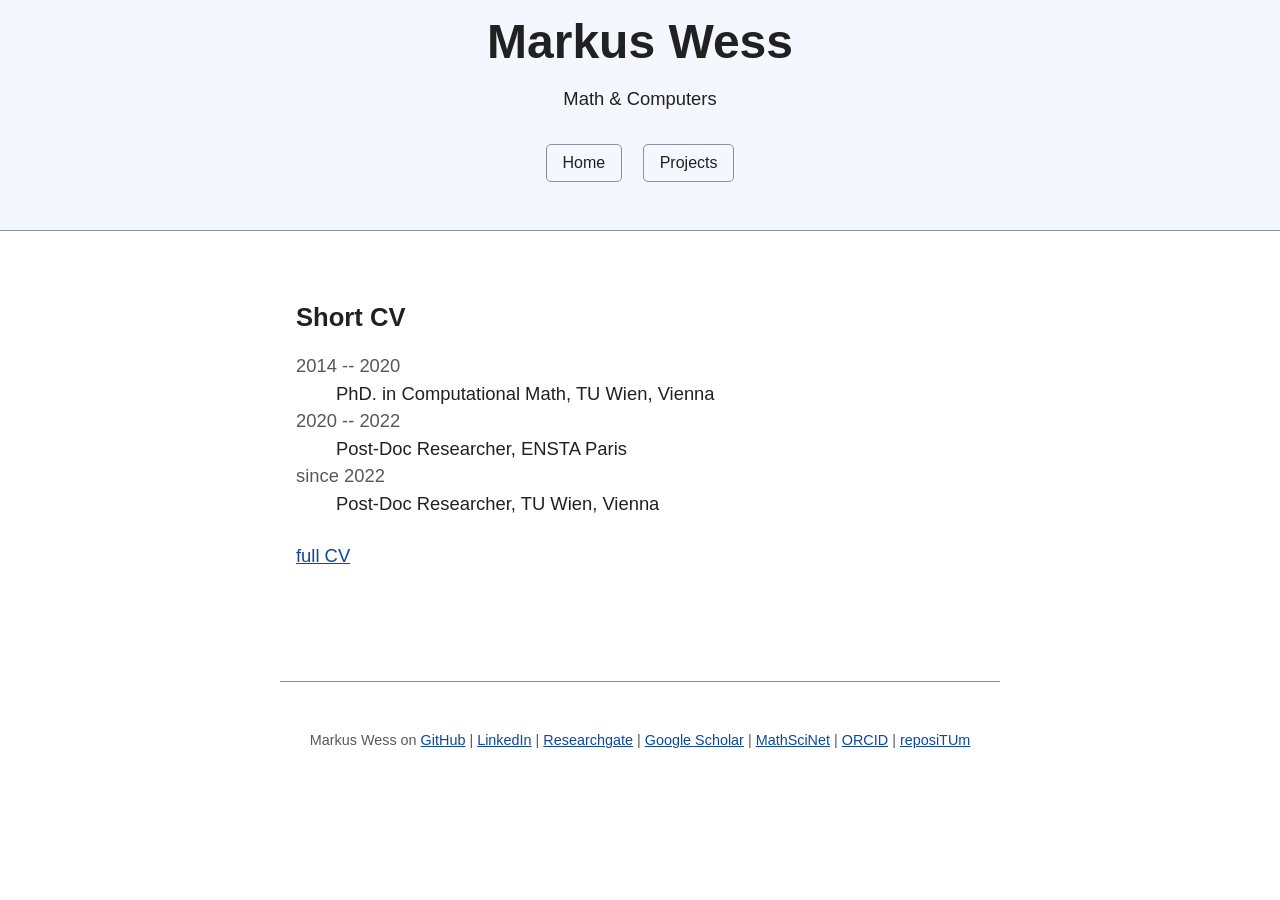
==== index.html @ 276c4cb0 "minor" ====
<!DOCTYPE html>
<html lang="en">
<head>
    <meta charset="UTF-8">
    <meta name="viewport" content="width=device-width, initial-scale=1.0">
    <link rel="stylesheet" href="css/simple.css">
    <link rel="stylesheet" href="css/custom.css">
    <title>Markus Wess</title>
</head>
<body>
  <header>
    <h1>Markus Wess</h1>
    <p>Math & Computers</p>
    <nav>
        <a href="index.html">Home</a>
        <a href="projects.html">Projects</a>
    </nav>
  </header>

  <main>

    <section>
      <h2>Short CV</h2>
      <dl>
        <dt>2014 -- 2020</dt><dd>PhD. in Computational Math, TU Wien, Vienna</dd>
        <dt>2020 -- 2022</dt><dd>Post-Doc Researcher, ENSTA Paris</dd>
        <dt>since 2022</dt><dd>Post-Doc Researcher, TU Wien, Vienna</dd>
      </dl>
      <p><a href="files/cv.pdf">full CV</a></p>
    </section>
  </main>

  <footer>
    <div class="toplinks">Markus Wess on   
      <a href="https://github.com/markuswess">GitHub</a> | 
      <a href="https://linkedin.com/in/markus-wess">LinkedIn</a> |
      <a href="https://www.researchgate.net/profile/Markus-Wess">Researchgate</a> |
      <a href="https://github.com/markuswess">Google Scholar</a> |
      <a href="https://mathscinet.ams.org/mathscinet/author?authorId=1273382">MathSciNet</a> |
      <a href="https://orcid.org/0000-0001-6323-0821">ORCID</a> |
      <a href="https://repositum.tuwien.at/rest/person/publications_html/tiss_id/59436">reposiTUm</a>
    </div>
  </footer>
</body>
</html>
---- css/simple.css ----
/* Global variables. */
:root {
  /* Set sans-serif & mono fonts */
  --sans-font: -apple-system, BlinkMacSystemFont, "Avenir Next", Avenir,
    "Nimbus Sans L", Roboto, "Noto Sans", "Segoe UI", Arial, Helvetica,
    "Helvetica Neue", sans-serif;
  --serif-font: ui-serif, Georgia, Cambria, "Times New Roman", Times, serif;
  --mono-font: Consolas, Menlo, Monaco, "Andale Mono", "Ubuntu Mono", monospace;
  --standard-border-radius: 5px;
  --border-width: 1px;

  /* Default (light) theme */
  --bg: #fff;
  --accent-bg: #f5f7ff;
  --text: #212121;
  --text-light: #585858;
  --border: #898EA4;
  --accent: #0d47a1;
  --accent-hover: #1266e2;
  --accent-text: var(--bg);
  --code: #d81b60;
  --preformatted: #444;
  --marked: #ffdd33;
  --disabled: #efefef;
}

/* Dark theme */
@media (prefers-color-scheme: dark) {
  :root {
    color-scheme: dark;
    --bg: #212121;
    --accent-bg: #2b2b2b;
    --text: #dcdcdc;
    --text-light: #ababab;
    --accent: #ffb300;
    --accent-hover: #ffe099;
    --accent-text: var(--bg);
    --code: #f06292;
    --preformatted: #ccc;
    --disabled: #111;
  }
  /* Add a bit of transparency so light media isn't so glaring in dark mode */
  img,
  video {
    opacity: 0.8;
  }
}

/* Reset box-sizing */
*, *::before, *::after {
  box-sizing: border-box;
}

/* Reset default appearance */
textarea,
select,
input,
progress {
  appearance: none;
  -webkit-appearance: none;
  -moz-appearance: none;
}

html {
  /* Set the font globally */
  font-family: var(--sans-font);
  scroll-behavior: smooth;
}

/* Make the body a nice central block */
body {
  color: var(--text);
  background-color: var(--bg);
  font-size: 1.15rem;
  line-height: 1.5;
  display: grid;
  grid-template-columns: 1fr min(45rem, 90%) 1fr;
  margin: 0;
}
body > * {
  grid-column: 2;
}

/* Make the header bg full width, but the content inline with body */
body > header {
  background-color: var(--accent-bg);
  border-bottom: var(--border-width) solid var(--border);
  text-align: center;
  padding: 0 0.5rem 2rem 0.5rem;
  grid-column: 1 / -1;
}

body > header > *:only-child {
  margin-block-start: 2rem;
}

body > header h1 {
  max-width: 1200px;
  margin: 1rem auto;
}

body > header p {
  max-width: 40rem;
  margin: 1rem auto;
}

/* Add a little padding to ensure spacing is correct between content and header nav */
main {
  padding-top: 1.5rem;
}

body > footer {
  margin-top: 4rem;
  padding: 2rem 1rem 1.5rem 1rem;
  color: var(--text-light);
  font-size: 0.9rem;
  text-align: center;
  border-top: var(--border-width) solid var(--border);
}

/* Format headers */
h1 {
  font-size: 3rem;
}

h2 {
  font-size: 1.6rem;
  margin-top: 3rem;
}

h3 {
  font-size: 1.4rem;
  margin-top: 3rem;
}

h4 {
  font-size: 1.2rem;
}

h5 {
  font-size: 1.1rem;
}

h6 {
  font-size: 0.96rem;
}

p {
  margin: 1.5rem 0;
}

/* Prevent long strings from overflowing container */
p, h1, h2, h3, h4, h5, h6 {
  overflow-wrap: break-word;
}

/* Fix line height when title wraps */
h1,
h2,
h3 {
  line-height: 1.1;
}

/* Reduce header size on mobile */
@media only screen and (max-width: 720px) {
  h1 {
    font-size: 2.5rem;
  }

  h2 {
    font-size: 2.1rem;
  }

  h3 {
    font-size: 1.75rem;
  }

  h4 {
    font-size: 1.25rem;
  }
}

/* Format links & buttons */
a,
a:visited {
  color: var(--accent);
}

a:hover {
  text-decoration: none;
}

button,
.button,
a.button, /* extra specificity to override a */
input[type="submit"],
input[type="reset"],
input[type="button"] {
  border: var(--border-width) solid var(--accent);
  background-color: var(--accent);
  color: var(--accent-text);
  padding: 0.5em;
  text-decoration: none;
  line-height: normal;
}

.button[aria-disabled="true"], 
input:disabled,
textarea:disabled,
select:disabled,
button[disabled] {
  cursor: not-allowed;
  background-color: var(--disabled);
  border-color: var(--disabled);
  color: var(--text-light);
}

input[type="range"] {
  padding: 0;
}

/* Set the cursor to '?' on an abbreviation and style the abbreviation to show that there is more information underneath */
abbr[title] {
  cursor: help;
  text-decoration-line: underline;
  text-decoration-style: dotted;
}

button:enabled:hover,
.button:not([aria-disabled="true"]):hover,
input[type="submit"]:enabled:hover,
input[type="reset"]:enabled:hover,
input[type="button"]:enabled:hover {
  background-color: var(--accent-hover);
  border-color: var(--accent-hover);
  cursor: pointer;
}

.button:focus-visible,
button:focus-visible:where(:enabled),
input:enabled:focus-visible:where(
  [type="submit"],
  [type="reset"],
  [type="button"]
) {
  outline: 2px solid var(--accent);
  outline-offset: 1px;
}

/* Format navigation */
header nav {
  font-size: 1rem;
  line-height: 2;
  padding: 1rem 0 0 0;
}

/* Use flexbox to allow items to wrap, as needed */
header nav ul,
header nav ol {
  align-content: space-around;
  align-items: center;
  display: flex;
  flex-direction: row;
  flex-wrap: wrap;
  justify-content: center;
  list-style-type: none;
  margin: 0;
  padding: 0;
}

/* List items are inline elements, make them behave more like blocks */
header nav ul li,
header nav ol li {
  display: inline-block;
}

header nav a,
header nav a:visited {
  margin: 0 0.5rem 1rem 0.5rem;
  border: var(--border-width) solid var(--border);
  border-radius: var(--standard-border-radius);
  color: var(--text);
  display: inline-block;
  padding: 0.1rem 1rem;
  text-decoration: none;
}

header nav a:hover,
header nav a.current,
header nav a[aria-current="page"],
header nav a[aria-current="true"] {
  background: var(--bg);
  border-color: var(--accent);
  color: var(--accent);
  cursor: pointer;
}

/* Reduce nav side on mobile */
@media only screen and (max-width: 720px) {
  header nav a {
    border: none;
    padding: 0;
    text-decoration: underline;
    line-height: 1;
  }

  header nav a.current {
    background: none;
  }
}

/* Consolidate box styling */
aside, details, pre, progress {
  background-color: var(--accent-bg);
  border: var(--border-width) solid var(--border);
  border-radius: var(--standard-border-radius);
  margin-bottom: 1rem;
}

aside {
  font-size: 1rem;
  width: 30%;
  padding: 0 15px;
  margin-inline-start: 15px;
  float: right;
}
*[dir="rtl"] aside {
  float: left;
}

/* Make aside full-width on mobile */
@media only screen and (max-width: 720px) {
  aside {
    width: 100%;
    float: none;
    margin-inline-start: 0;
  }
}

article, fieldset, dialog {
  border: var(--border-width) solid var(--border);
  padding: 1rem;
  border-radius: var(--standard-border-radius);
  margin-bottom: 1rem;
}

article h2:first-child,
section h2:first-child,
article h3:first-child,
section h3:first-child {
  margin-top: 1rem;
}

section {
  border-top: var(--border-width) solid var(--border);
  border-bottom: var(--border-width) solid var(--border);
  padding: 2rem 1rem;
  margin: 3rem 0;
}

/* Don't double separators when chaining sections */
section + section,
section:first-child {
  border-top: 0;
  padding-top: 0;
}

section + section {
  margin-top: 0;
}

section:last-child {
  border-bottom: 0;
  padding-bottom: 0;
}

details {
  padding: 0.7rem 1rem;
}

summary {
  cursor: pointer;
  font-weight: bold;
  padding: 0.7rem 1rem;
  margin: -0.7rem -1rem;
  word-break: break-word;
}

details[open] > summary + * {
  margin-top: 0;
}

details[open] > summary {
  margin-bottom: 0.5rem;
}

details[open] > :last-child {
  margin-bottom: 0;
}

details h2:first-of-type {
  margin-top: 0;
}

/* Format tables */
table {
  border-collapse: collapse;
  margin: 1.5rem 0;
}

figure > table {
  width: max-content;
  margin: 0;
}

td,
th {
  border: var(--border-width) solid var(--border);
  text-align: start;
  padding: 0.5rem;
}

th {
  background-color: var(--accent-bg);
  font-weight: bold;
}

tr:nth-child(even) {
  /* Set every other cell slightly darker. Improves readability. */
  background-color: var(--accent-bg);
}

table caption {
  font-weight: bold;
  margin-bottom: 0.5rem;
}

/* Format forms */
textarea,
select,
input,
button,
.button {
  font-size: inherit;
  font-family: inherit;
  padding: 0.5em;
  margin-bottom: 0.5rem;
  border-radius: var(--standard-border-radius);
  box-shadow: none;
  max-width: 100%;
  display: inline-block;
}
textarea,
select,
input {
  color: var(--text);
  background-color: var(--bg);
  border: var(--border-width) solid var(--border);
}
label {
  display: block;
}
textarea:not([cols]) {
  width: 100%;
}

/* Add arrow to drop-down */
select:not([multiple]) {
  background-image: linear-gradient(45deg, transparent 49%, var(--text) 51%),
    linear-gradient(135deg, var(--text) 51%, transparent 49%);
  background-position: calc(100% - 15px), calc(100% - 10px);
  background-size: 5px 5px, 5px 5px;
  background-repeat: no-repeat;
  padding-inline-end: 25px;
}
*[dir="rtl"] select:not([multiple]) {
  background-position: 10px, 15px;
}

/* checkbox and radio button style */
input[type="checkbox"],
input[type="radio"] {
  vertical-align: middle;
  position: relative;
  width: min-content;
}

input[type="checkbox"] + label,
input[type="radio"] + label {
  display: inline-block;
}

input[type="radio"] {
  border-radius: 100%;
}

input[type="checkbox"]:checked,
input[type="radio"]:checked {
  background-color: var(--accent);
}

input[type="checkbox"]:checked::after {
  /* Creates a rectangle with colored right and bottom borders which is rotated to look like a check mark */
  content: " ";
  width: 0.2em;
  height: 0.4em;
  border-radius: 0;
  position: absolute;
  top: 0.04em;
  left: 0.18em;
  background-color: transparent;
  border-right: solid var(--bg) 0.08em;
  border-bottom: solid var(--bg) 0.08em;
  font-size: 1.8em;
  transform: rotate(45deg);
}
input[type="radio"]:checked::after {
  /* creates a colored circle for the checked radio button  */
  content: " ";
  width: 0.3em;
  height: 0.3em;
  border-radius: 100%;
  position: absolute;
  top: 0.125em;
  background-color: var(--bg);
  left: 0.125em;
  font-size: 1.8em;
}

/* Makes input fields wider on smaller screens */
@media only screen and (max-width: 720px) {
  textarea,
  select,
  input {
    width: 100%;
  }
}

/* Set a height for color input */
input[type="color"] {
  height: 2.5rem;
  padding:  0.2rem;
}

/* do not show border around file selector button */
input[type="file"] {
  border: 0;
}

/* Misc body elements */
hr {
  border: none;
  height: var(--border-width);
  background: var(--border);
  margin: 1rem auto;
}

mark {
  padding: 2px 5px;
  border-radius: var(--standard-border-radius);
  background-color: var(--marked);
  color: black;
}

mark a {
  color: var(--accent);
}

img,
video {
  max-width: 100%;
  height: auto;
  border-radius: var(--standard-border-radius);
}

figure {
  margin: 0;
  display: block;
  overflow-x: auto;
}

figure > img,
figure > picture > img {
  display: block;
  margin-inline: auto;
}

figcaption {
  position: sticky;
  left: 0;
  text-align: center;
  font-size: 0.9rem;
  color: var(--text-light);
  margin-block: 1rem;
}

blockquote {
  margin-inline-start: 2rem;
  margin-inline-end: 0;
  margin-block: 2rem;
  padding: 0.4rem 0.8rem;
  border-inline-start: 0.35rem solid var(--accent);
  color: var(--text-light);
  font-style: italic;
}

cite {
  font-size: 0.9rem;
  color: var(--text-light);
  font-style: normal;
}

dt {
    color: var(--text-light);
}

/* Use mono font for code elements */
code,
pre,
pre span,
kbd,
samp {
  font-family: var(--mono-font);
  color: var(--code);
}

kbd {
  color: var(--preformatted);
  border: var(--border-width) solid var(--preformatted);
  border-bottom: 3px solid var(--preformatted);
  border-radius: var(--standard-border-radius);
  padding: 0.1rem 0.4rem;
}

pre {
  padding: 1rem 1.4rem;
  max-width: 100%;
  overflow: auto;
  color: var(--preformatted);
}

/* Fix embedded code within pre */
pre code {
  color: var(--preformatted);
  background: none;
  margin: 0;
  padding: 0;
}

/* Progress bars */
/* Declarations are repeated because you */
/* cannot combine vendor-specific selectors */
progress {
  width: 100%;
}

progress:indeterminate {
  background-color: var(--accent-bg);
}

progress::-webkit-progress-bar {
  border-radius: var(--standard-border-radius);
  background-color: var(--accent-bg);
}

progress::-webkit-progress-value {
  border-radius: var(--standard-border-radius);
  background-color: var(--accent);
}

progress::-moz-progress-bar {
  border-radius: var(--standard-border-radius);
  background-color: var(--accent);
  transition-property: width;
  transition-duration: 0.3s;
}

progress:indeterminate::-moz-progress-bar {
  background-color: var(--accent-bg);
}

dialog {
  background-color: var(--bg);
  max-width: 40rem;
  margin: auto;
}

dialog::backdrop {
  background-color: var(--bg);
  opacity: 0.8;
}

dialog h2:first-of-type {
  margin-top: 0;
}

@media only screen and (max-width: 720px) {
  dialog {
    max-width: calc(100vw - 2rem);
  }
}

/* Superscript & Subscript */
/* Prevent scripts from affecting line-height. */
sup, sub {
  vertical-align: baseline;
  position: relative;
}

sup {
  top: -0.4em;
}

sub { 
  top: 0.3em; 
}

/* Classes for notices */
.notice {
  background: var(--accent-bg);
  border: var(--border-width) solid var(--border);
  border-radius: var(--standard-border-radius);
  padding: 1.5rem;
  margin: 2rem 0;
}

div.notice p:first-of-type {
	margin-top: 0;
}

div.notice p:last-of-type {
	margin-bottom: 0;
}

/* Print */
@media print {
  @page {
    margin: 1cm;
  }
  body {
    display: block;
  }
  body > header {
    background-color: unset;
  }
  body > header nav,
  body > footer {
    display: none;
  }
  article {
    border: none;
    padding: 0;
  }
  a[href^="http"]::after {
    content: " <" attr(href) ">";
  }
  abbr[title]:after {
    content: " (" attr(title) ")";
  }
  a {
    text-decoration: none;
  }
  p {
    widows: 3;
    orphans: 3;
  }
  hr {
    border-top: var(--border-width) solid var(--border);
  }
  mark {
    border: var(--border-width) solid var(--border);
  }
  figure {
    break-inside: avoid;
  }
  pre code {
    white-space: pre-wrap;
  }
}
---- css/custom.css ----
.toplinks {
    margin-top: 1rem;
    font-size: 0.9rem;
}
.profile-main {
    display: flex;
    align-items: center;
    gap: 2rem;
}

.profile-photo {
    width: 120px;
    height: 120px;
    border-radius: 50%;
    object-fit: cover;
}


.content-box {
    border: 1px solid #ddd !important;
    padding: 1.5rem;
    margin: 2rem 0;
}

.content-box h2 {
    margin-top: 0;
}
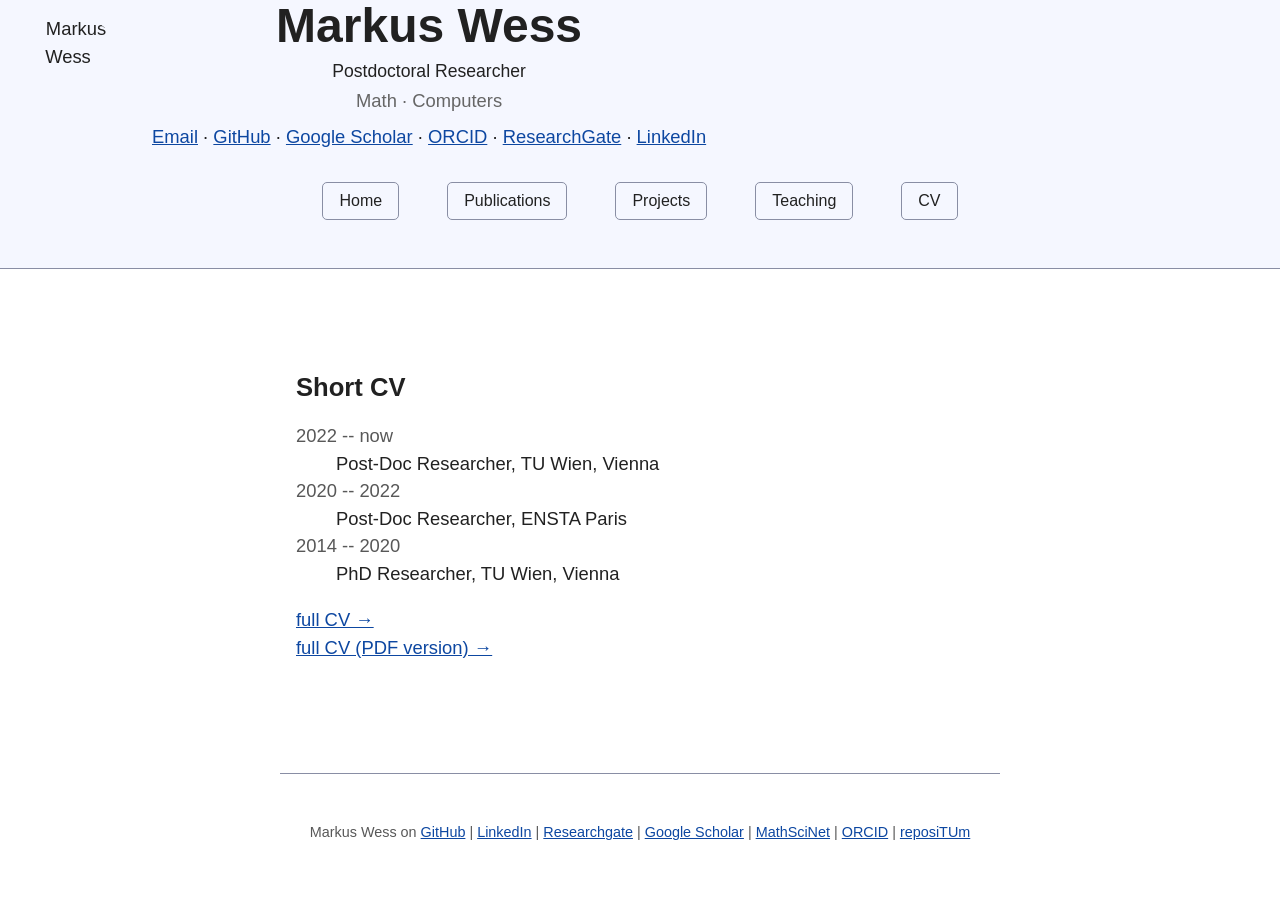
==== commit 561f293e: "fi" ====
--- a/index.html
+++ b/index.html
@@ -8,25 +8,58 @@
     <title>Markus Wess</title>
 </head>
 <body>
-  <header>
-    <h1>Markus Wess</h1>
-    <p>Math & Computers</p>
-    <nav>
+<header class="business-card">
+
+  <div class="identity">
+    <img src="img/mw.png" alt="Markus Wess" class="profile-photo">
+
+    <div class="profile-info">
+      <h1>Markus Wess</h1>
+
+      <div class="position">
+        Postdoctoral Researcher
+      </div>
+
+      <div class="research-area">
+        Math · Computers 
+      </div>
+  <div class="profile-links">
+    <a href="mailto:markus.wess@disroot.org">Email</a> ·
+    <a href="#">GitHub</a> ·
+    <a href="#">Google Scholar</a> ·
+    <a href="#">ORCID</a> ·
+    <a href="#">ResearchGate</a> ·
+    <a href="#">LinkedIn</a>
+  </div>
+    </div>
+  </div>
+
+
+    <nav class="main-nav">
         <a href="index.html">Home</a>
+        <a href="publications.html">Publications</a>
         <a href="projects.html">Projects</a>
+        <a href="teaching.html">Teaching</a>
+        <a href="cv.html">CV</a>
     </nav>
-  </header>
+
+</header>
 
   <main>
 
     <section>
       <h2>Short CV</h2>
       <dl>
-        <dt>2014 -- 2020</dt><dd>PhD. in Computational Math, TU Wien, Vienna</dd>
+        <dt>2022 -- now</dt><dd>Post-Doc Researcher, TU Wien, Vienna</dd>
         <dt>2020 -- 2022</dt><dd>Post-Doc Researcher, ENSTA Paris</dd>
-        <dt>since 2022</dt><dd>Post-Doc Researcher, TU Wien, Vienna</dd>
+        <dt>2014 -- 2020</dt><dd>PhD Researcher, TU Wien, Vienna</dd>
       </dl>
-      <p><a href="files/cv.pdf">full CV</a></p>
+    <a href="cv.html">
+        full CV →
+    </a><br>
+    <a href="files/cv.pdf">
+        full CV (PDF version) →
+    </a>
     </section>
   </main>
 
--- a/css/custom.css
+++ b/css/custom.css
@@ -2,26 +2,53 @@
     margin-top: 1rem;
     font-size: 0.9rem;
 }
-.profile-main {
+.business-card {
+    align-items: center;
+    margin-bottom: 2rem;
+}
+.subnav {
+    margin: 0rem 0;
+    font-size: 0.9rem;
+}
+.identity {
     display: flex;
     align-items: center;
-    gap: 2rem;
+    gap: 1.5rem;
 }
 
 .profile-photo {
     width: 120px;
     height: 120px;
+    object-fit: cover;
     border-radius: 50%;
-    object-fit: cover;
 }
 
-
-.content-box {
-    border: 1px solid #ddd !important;
-    padding: 1.5rem;
-    margin: 2rem 0;
+.profile-info h1 {
+    margin: 0;
 }
 
-.content-box h2 {
-    margin-top: 0;
+.position {
+    margin-top: 0.3rem;
+    font-size: 1.1rem;
 }
+
+.research-area {
+    color: #666;
+    margin-top: 0.2rem;
+}
+
+.profile-links {
+    margin-top: 0.1rem;
+    padding-top: 0.4rem;
+    border-top: 0px solid #ddd;
+}
+
+.main-nav {
+    margin-top: 1rem;
+    padding-top: 1rem;
+    border-top: 0px solid #ddd;
+
+    display: flex;
+    justify-content: center;
+    gap: 2rem;
+}
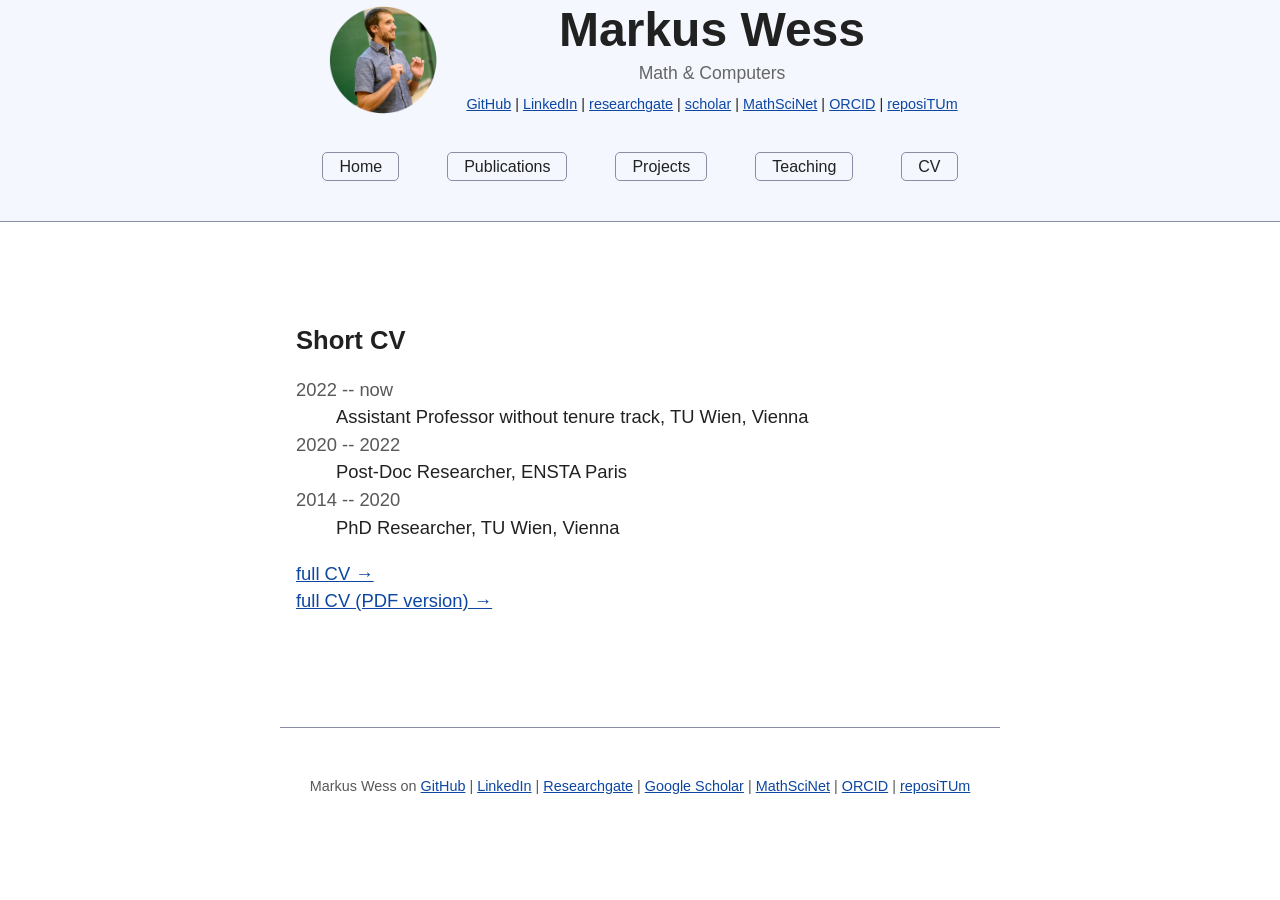
==== commit d2bea0cd: "centered a div!" ====
--- a/index.html
+++ b/index.html
@@ -12,24 +12,19 @@
 
   <div class="identity">
     <img src="img/mw.png" alt="Markus Wess" class="profile-photo">
-
     <div class="profile-info">
       <h1>Markus Wess</h1>
-
-      <div class="position">
-        Postdoctoral Researcher
-      </div>
-
       <div class="research-area">
-        Math · Computers 
+        Math & Computers 
       </div>
   <div class="profile-links">
-    <a href="mailto:markus.wess@disroot.org">Email</a> ·
-    <a href="#">GitHub</a> ·
-    <a href="#">Google Scholar</a> ·
-    <a href="#">ORCID</a> ·
-    <a href="#">ResearchGate</a> ·
-    <a href="#">LinkedIn</a>
+<a href="https://github.com/markuswess">GitHub</a> | 
+      <a href="https://linkedin.com/in/markus-wess">LinkedIn</a> |
+      <a href="https://www.researchgate.net/profile/Markus-Wess">researchgate</a> |
+      <a href="https://github.com/markuswess">scholar</a> |
+      <a href="https://mathscinet.ams.org/mathscinet/author?authorId=1273382">MathSciNet</a> |
+      <a href="https://orcid.org/0000-0001-6323-0821">ORCID</a> |
+      <a href="https://repositum.tuwien.at/rest/person/publications_html/tiss_id/59436">reposiTUm</a>
   </div>
     </div>
   </div>
@@ -50,7 +45,7 @@
     <section>
       <h2>Short CV</h2>
       <dl>
-        <dt>2022 -- now</dt><dd>Post-Doc Researcher, TU Wien, Vienna</dd>
+        <dt>2022 -- now</dt><dd>Assistant Professor without tenure track, TU Wien, Vienna</dd>
         <dt>2020 -- 2022</dt><dd>Post-Doc Researcher, ENSTA Paris</dd>
         <dt>2014 -- 2020</dt><dd>PhD Researcher, TU Wien, Vienna</dd>
       </dl>
--- a/css/simple.css
+++ b/css/simple.css
@@ -86,7 +86,7 @@
   background-color: var(--accent-bg);
   border-bottom: var(--border-width) solid var(--border);
   text-align: center;
-  padding: 0 0.5rem 2rem 0.5rem;
+  padding: 0 0.5rem 1.5rem 0.5rem;
   grid-column: 1 / -1;
 }
 
@@ -250,7 +250,7 @@
 /* Format navigation */
 header nav {
   font-size: 1rem;
-  line-height: 2;
+  line-height: 1.5;
   padding: 1rem 0 0 0;
 }
 
--- a/css/custom.css
+++ b/css/custom.css
@@ -13,7 +13,9 @@
 .identity {
     display: flex;
     align-items: center;
+    justify-content: center;
     gap: 1.5rem;
+    align: center;
 }
 
 .profile-photo {
@@ -35,12 +37,14 @@
 .research-area {
     color: #666;
     margin-top: 0.2rem;
+    font-size: 1.1rem;
 }
 
 .profile-links {
     margin-top: 0.1rem;
     padding-top: 0.4rem;
     border-top: 0px solid #ddd;
+    font-size: 0.9rem;
 }
 
 .main-nav {
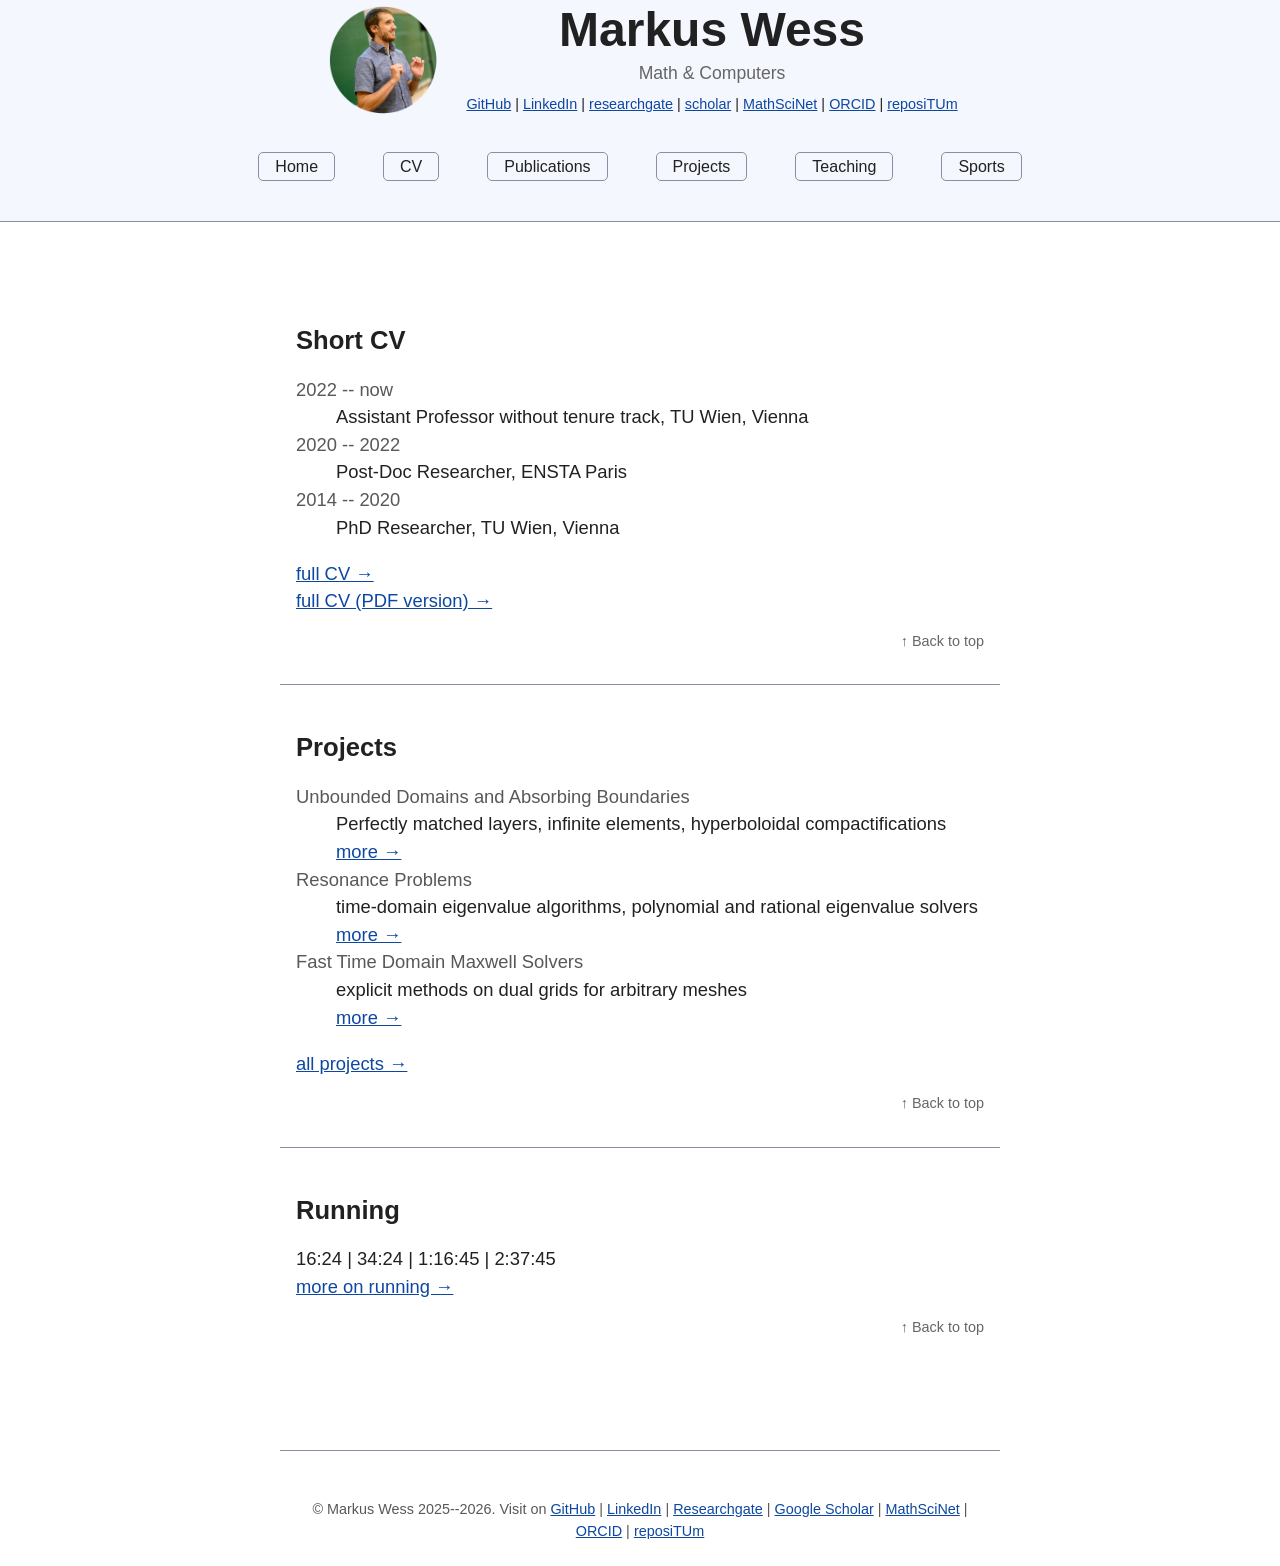
==== commit 0a1940fc: "added all pages, first draft complete" ====
--- a/index.html
+++ b/index.html
@@ -1,73 +1,116 @@
 <!DOCTYPE html>
 <html lang="en">
-<head>
+  <head>
     <meta charset="UTF-8">
     <meta name="viewport" content="width=device-width, initial-scale=1.0">
     <link rel="stylesheet" href="css/simple.css">
     <link rel="stylesheet" href="css/custom.css">
     <title>Markus Wess</title>
-</head>
-<body>
-<header class="business-card">
-
-  <div class="identity">
-    <img src="img/mw.png" alt="Markus Wess" class="profile-photo">
-    <div class="profile-info">
-      <h1>Markus Wess</h1>
-      <div class="research-area">
-        Math & Computers 
+  </head>
+  <body>
+    <div id="top"></div>
+    <header class="business-card">
+      <div class="identity">
+        <img src="img/mw.png" alt="Markus Wess" class="profile-photo">
+        <div class="profile-info">
+          <h1>Markus Wess</h1>
+          <div class="research-area">
+            Math & Computers 
+          </div>
+          <div class="profile-links">
+            <a href="https://github.com/markuswess">GitHub</a> | 
+            <a href="https://linkedin.com/in/markus-wess">LinkedIn</a> |
+            <a href="https://www.researchgate.net/profile/Markus-Wess">researchgate</a> |
+            <a href="https://scholar.google.com/citations?hl=de&user=lBuLuQwAAAAJ">scholar</a> |
+            <a href="https://mathscinet.ams.org/mathscinet/author?authorId=1273382">MathSciNet</a> |
+            <a href="https://orcid.org/0000-0001-6323-0821">ORCID</a> |
+            <a href="https://repositum.tuwien.at/rest/person/publications_html/tiss_id/59436">reposiTUm</a>
+          </div>
+        </div>
       </div>
-  <div class="profile-links">
-<a href="https://github.com/markuswess">GitHub</a> | 
-      <a href="https://linkedin.com/in/markus-wess">LinkedIn</a> |
-      <a href="https://www.researchgate.net/profile/Markus-Wess">researchgate</a> |
-      <a href="https://github.com/markuswess">scholar</a> |
-      <a href="https://mathscinet.ams.org/mathscinet/author?authorId=1273382">MathSciNet</a> |
-      <a href="https://orcid.org/0000-0001-6323-0821">ORCID</a> |
-      <a href="https://repositum.tuwien.at/rest/person/publications_html/tiss_id/59436">reposiTUm</a>
-  </div>
-    </div>
-  </div>
-
-
-    <nav class="main-nav">
+      <nav class="main-nav">
         <a href="index.html">Home</a>
+        <a href="cv.html">CV</a>
         <a href="publications.html">Publications</a>
         <a href="projects.html">Projects</a>
         <a href="teaching.html">Teaching</a>
-        <a href="cv.html">CV</a>
-    </nav>
+        <a href="sports.html">Sports</a>
+      </nav>
+    </header>
 
-</header>
+    <main>
 
-  <main>
+      <section>
+        <h2>Short CV</h2>
+        <dl>
+          <dt>2022 -- now</dt><dd>Assistant Professor without tenure track, TU Wien, Vienna</dd>
+          <dt>2020 -- 2022</dt><dd>Post-Doc Researcher, ENSTA Paris</dd>
+          <dt>2014 -- 2020</dt><dd>PhD Researcher, TU Wien, Vienna</dd>
+        </dl>
+        <a href="cv.html">
+          full CV →
+        </a><br>
+        <a href="files/cv.pdf">
+          full CV (PDF version) →
+        </a>
+        <div class="section-footer">
+          <a href="#top">↑ Back to top</a>
+        </div>
+      </section>
 
-    <section>
-      <h2>Short CV</h2>
-      <dl>
-        <dt>2022 -- now</dt><dd>Assistant Professor without tenure track, TU Wien, Vienna</dd>
-        <dt>2020 -- 2022</dt><dd>Post-Doc Researcher, ENSTA Paris</dd>
-        <dt>2014 -- 2020</dt><dd>PhD Researcher, TU Wien, Vienna</dd>
-      </dl>
-    <a href="cv.html">
-        full CV →
-    </a><br>
-    <a href="files/cv.pdf">
-        full CV (PDF version) →
-    </a>
-    </section>
-  </main>
+      <section>
+        <h2>Projects</h2>
+        <dl>
+          <dt>Unbounded Domains and Absorbing Boundaries</dt>
+          <dd>Perfectly matched layers, infinite elements, hyperboloidal compactifications<br>
+            <a href="projects.html#absorbing">
+              more →
+            </a>
+          </dd>
+          <dt>Resonance Problems</dt>
+          <dd>time-domain eigenvalue algorithms, polynomial and rational eigenvalue solvers<br>
+            <a href="projects.html#resonance">
+              more →
+            </a>
+          </dd>
+          <dt>Fast Time Domain Maxwell Solvers</dt>
+          <dd>explicit methods on dual grids for arbitrary meshes<br>
+            <a href="projects.html#td">
+              more →
+            </a>
+          </dd>
+        </dl>
+        <a href="projects.html">
+          all projects →
+        </a>
+        <div class="section-footer">
+          <a href="#top">↑ Back to top</a>
+        </div>
+      </section>
 
-  <footer>
-    <div class="toplinks">Markus Wess on   
-      <a href="https://github.com/markuswess">GitHub</a> | 
-      <a href="https://linkedin.com/in/markus-wess">LinkedIn</a> |
-      <a href="https://www.researchgate.net/profile/Markus-Wess">Researchgate</a> |
-      <a href="https://github.com/markuswess">Google Scholar</a> |
-      <a href="https://mathscinet.ams.org/mathscinet/author?authorId=1273382">MathSciNet</a> |
-      <a href="https://orcid.org/0000-0001-6323-0821">ORCID</a> |
-      <a href="https://repositum.tuwien.at/rest/person/publications_html/tiss_id/59436">reposiTUm</a>
-    </div>
-  </footer>
-</body>
+      <section>
+        <h2>Running</h2>
+        16:24 | 34:24 | 1:16:45 | 2:37:45<br>
+        <a href="sports.html">
+          more on running →
+        </a>
+        <div class="section-footer">
+          <a href="#top">↑ Back to top</a>
+        </div>
+      </section>
+
+    </main>
+
+    <footer>
+      <div class="toplinks">&copy; Markus Wess 2025--2026. Visit on   
+        <a href="https://github.com/markuswess">GitHub</a> | 
+        <a href="https://linkedin.com/in/markus-wess">LinkedIn</a> |
+        <a href="https://www.researchgate.net/profile/Markus-Wess">Researchgate</a> |
+        <a href="https://github.com/markuswess">Google Scholar</a> |
+        <a href="https://mathscinet.ams.org/mathscinet/author?authorId=1273382">MathSciNet</a> |
+        <a href="https://orcid.org/0000-0001-6323-0821">ORCID</a> |
+        <a href="https://repositum.tuwien.at/rest/person/publications_html/tiss_id/59436">reposiTUm</a>
+      </div>
+    </footer>
+  </body>
 </html>
--- a/css/custom.css
+++ b/css/custom.css
@@ -56,3 +56,17 @@
     justify-content: center;
     gap: 2rem;
 }
+.section-footer {
+    margin-top: 1rem;
+    text-align: right;
+    font-size: 0.9rem;
+}
+
+.section-footer a {
+    text-decoration: none;
+    color: #666;
+}
+
+.section-footer a:hover {
+    text-decoration: underline;
+}
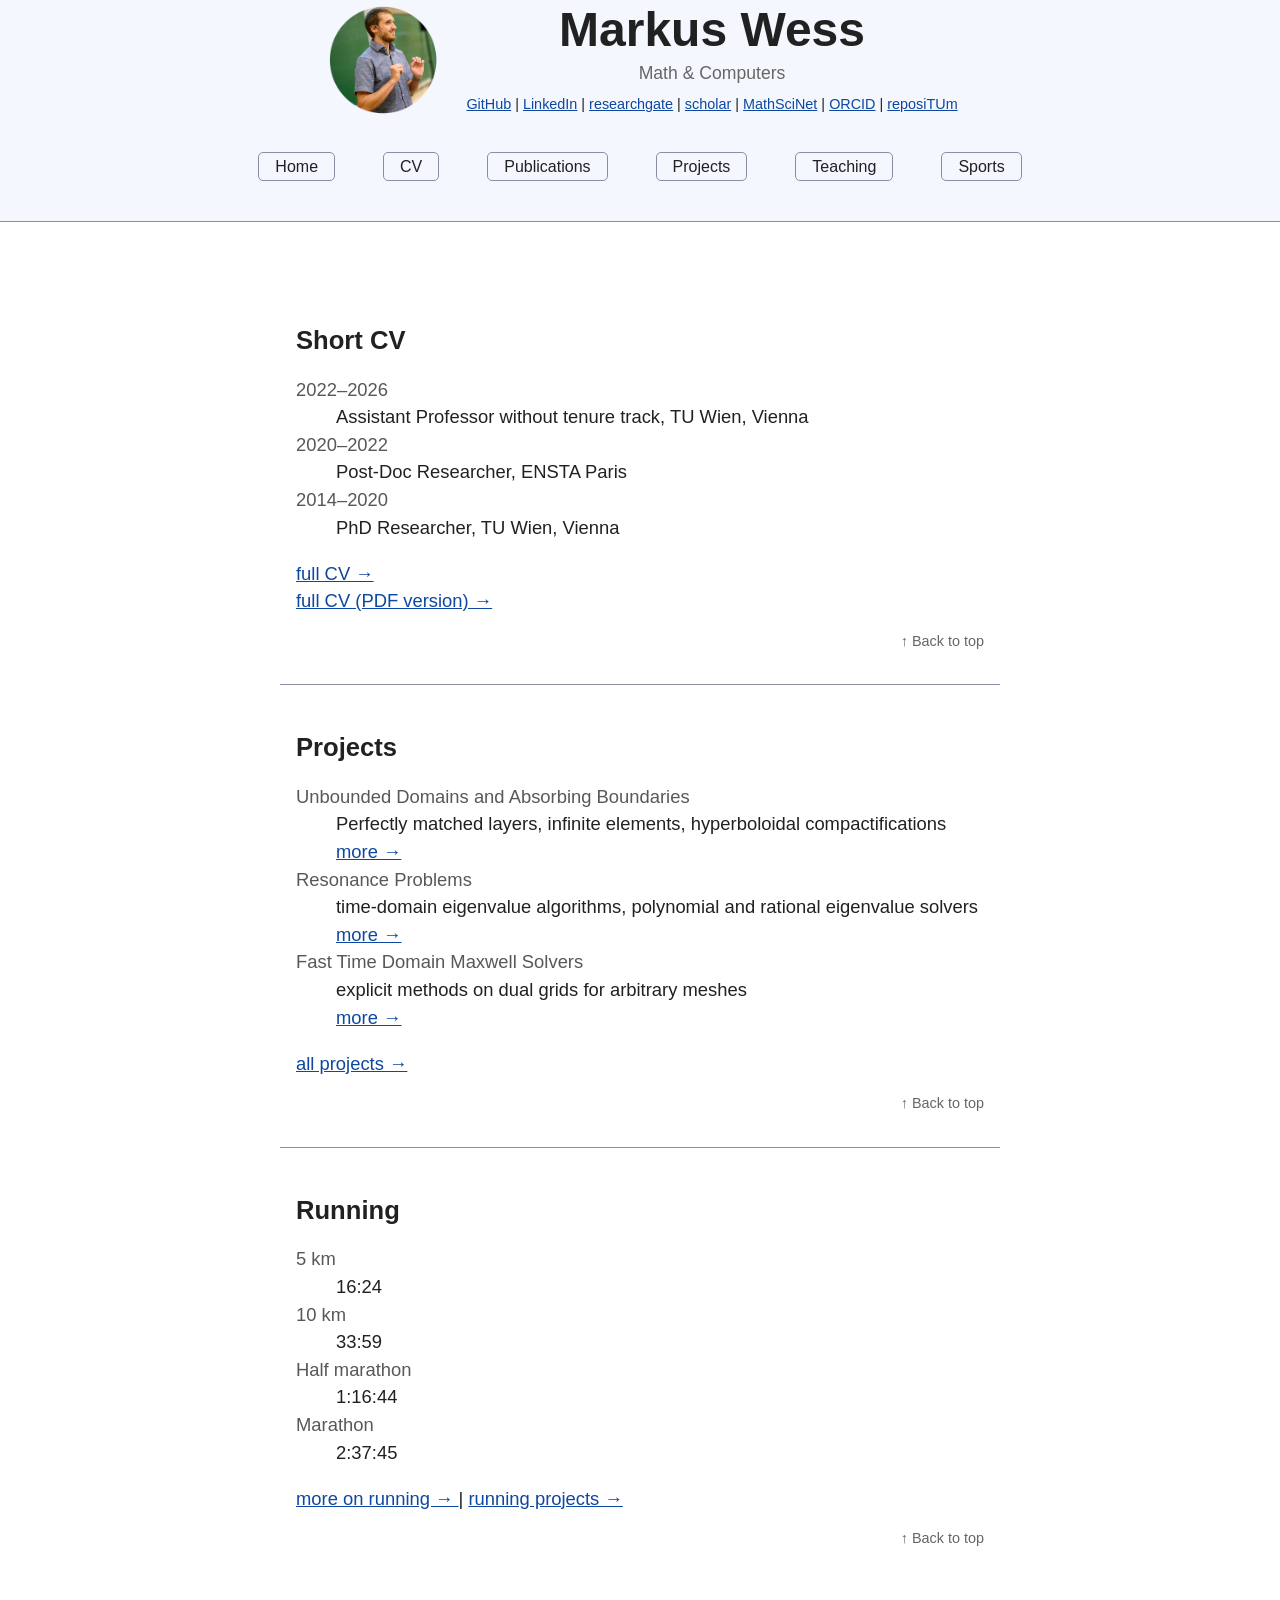
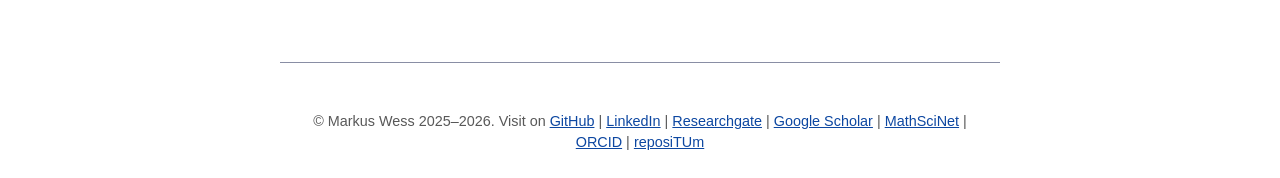
==== commit cd720c40: "new image, small additions/fixes" ====
--- a/index.html
+++ b/index.html
@@ -43,14 +43,14 @@
       <section>
         <h2>Short CV</h2>
         <dl>
-          <dt>2022 -- now</dt><dd>Assistant Professor without tenure track, TU Wien, Vienna</dd>
-          <dt>2020 -- 2022</dt><dd>Post-Doc Researcher, ENSTA Paris</dd>
-          <dt>2014 -- 2020</dt><dd>PhD Researcher, TU Wien, Vienna</dd>
+          <dt>2022–2026</dt><dd>Assistant Professor without tenure track, TU Wien, Vienna</dd>
+          <dt>2020–2022</dt><dd>Post-Doc Researcher, ENSTA Paris</dd>
+          <dt>2014–2020</dt><dd>PhD Researcher, TU Wien, Vienna</dd>
         </dl>
         <a href="cv.html">
           full CV →
         </a><br>
-        <a href="files/cv.pdf">
+        <a href="files/cv_markus_wess.pdf">
           full CV (PDF version) →
         </a>
         <div class="section-footer">
@@ -63,19 +63,19 @@
         <dl>
           <dt>Unbounded Domains and Absorbing Boundaries</dt>
           <dd>Perfectly matched layers, infinite elements, hyperboloidal compactifications<br>
-            <a href="projects.html#absorbing">
+            <a href="projects.html#unbounded">
               more →
             </a>
           </dd>
           <dt>Resonance Problems</dt>
           <dd>time-domain eigenvalue algorithms, polynomial and rational eigenvalue solvers<br>
-            <a href="projects.html#resonance">
+            <a href="projects.html#resonances">
               more →
             </a>
           </dd>
           <dt>Fast Time Domain Maxwell Solvers</dt>
           <dd>explicit methods on dual grids for arbitrary meshes<br>
-            <a href="projects.html#td">
+            <a href="projects.html#timedomain">
               more →
             </a>
           </dd>
@@ -90,9 +90,18 @@
 
       <section>
         <h2>Running</h2>
-        16:24 | 34:24 | 1:16:45 | 2:37:45<br>
+        <dl>
+          <dt>5 km</dt><dd>16:24</dd>
+          <dt>10 km</dt><dd>33:59</dd>
+          <dt>Half marathon</dt><dd>1:16:44</dd>
+          <dt>Marathon</dt><dd>2:37:45</dd>
+        </dl>
+
         <a href="sports.html">
           more on running →
+        </a> |
+        <a href="sports.html#running-projects">
+          running projects →
         </a>
         <div class="section-footer">
           <a href="#top">↑ Back to top</a>
@@ -102,11 +111,11 @@
     </main>
 
     <footer>
-      <div class="toplinks">&copy; Markus Wess 2025--2026. Visit on   
+      <div class="toplinks">&copy; Markus Wess 2025–2026. Visit on
         <a href="https://github.com/markuswess">GitHub</a> | 
         <a href="https://linkedin.com/in/markus-wess">LinkedIn</a> |
         <a href="https://www.researchgate.net/profile/Markus-Wess">Researchgate</a> |
-        <a href="https://github.com/markuswess">Google Scholar</a> |
+        <a href="https://scholar.google.com/citations?hl=de&amp;user=lBuLuQwAAAAJ">Google Scholar</a> |
         <a href="https://mathscinet.ams.org/mathscinet/author?authorId=1273382">MathSciNet</a> |
         <a href="https://orcid.org/0000-0001-6323-0821">ORCID</a> |
         <a href="https://repositum.tuwien.at/rest/person/publications_html/tiss_id/59436">reposiTUm</a>
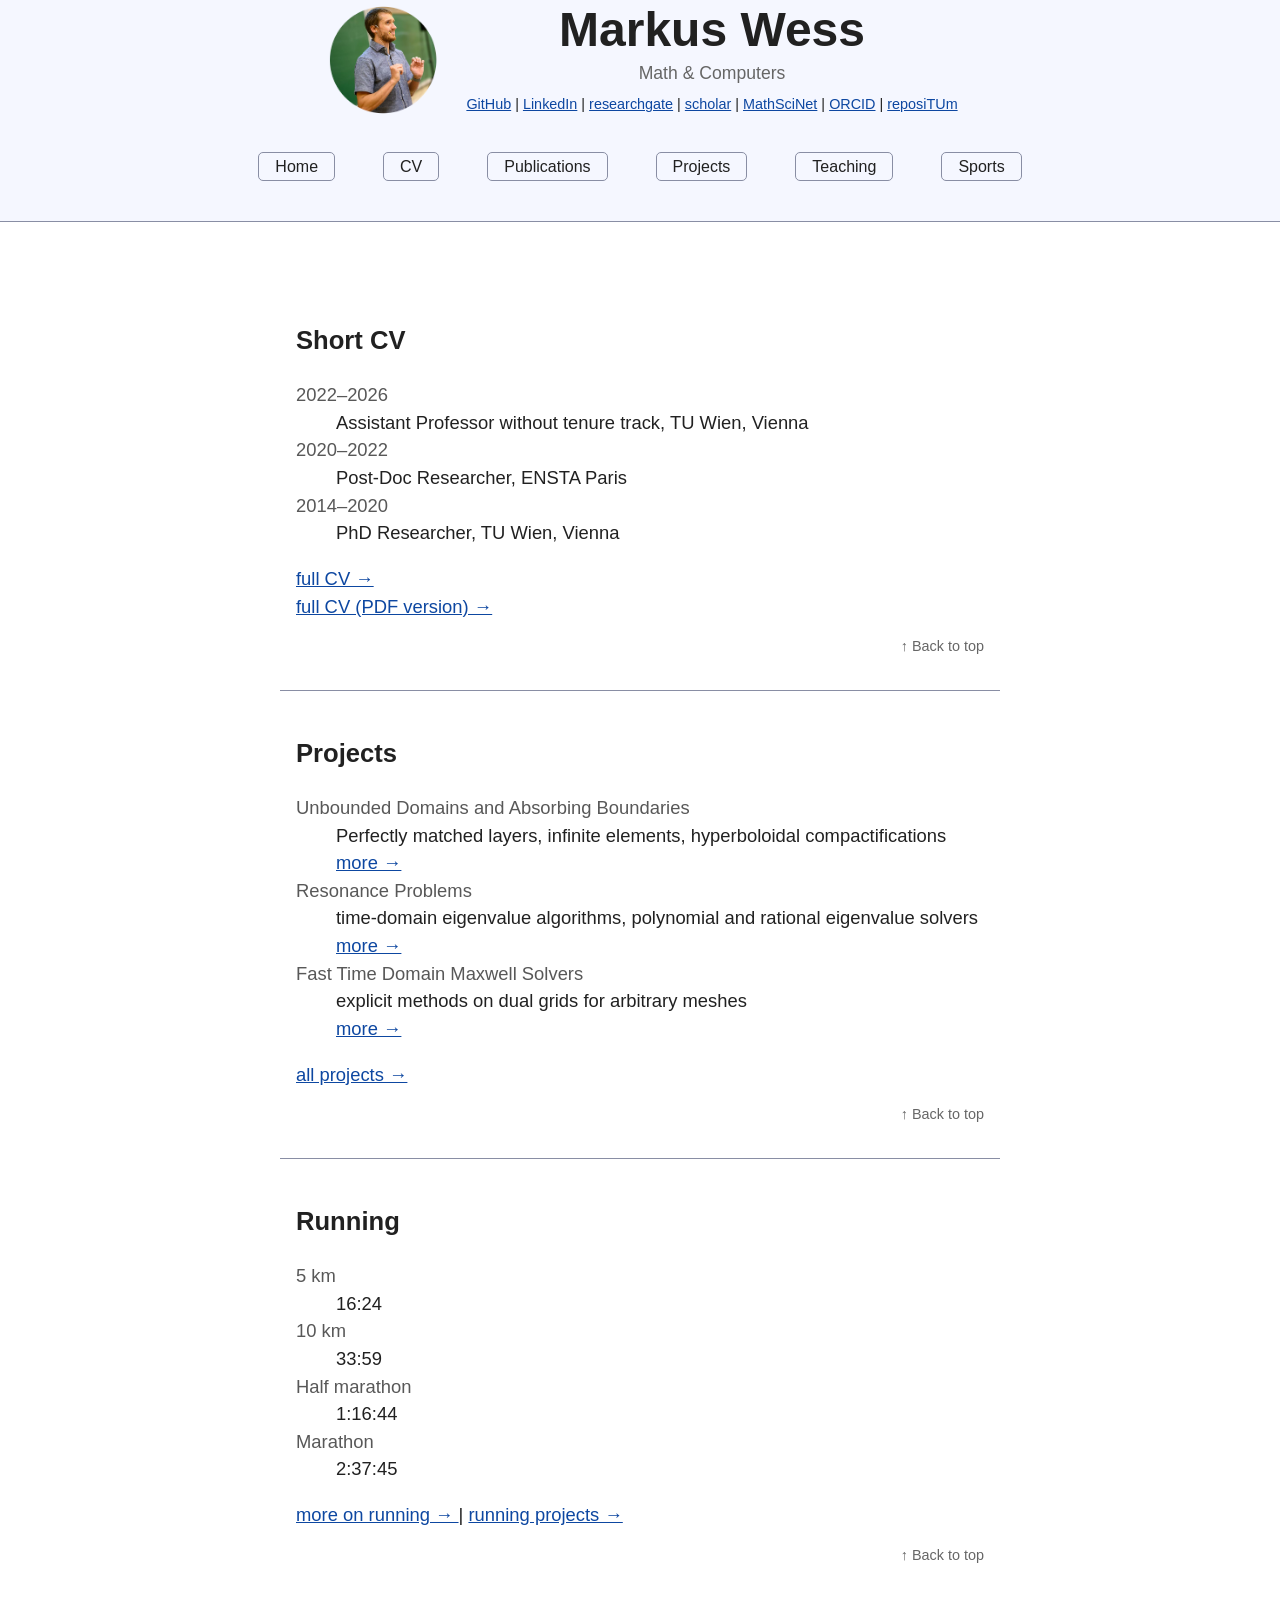
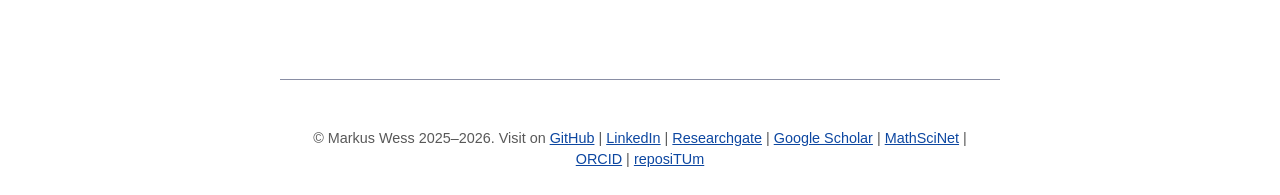
==== commit 5e50ef4c: "added goatcounter" ====
--- a/index.html
+++ b/index.html
@@ -121,5 +121,7 @@
         <a href="https://repositum.tuwien.at/rest/person/publications_html/tiss_id/59436">reposiTUm</a>
       </div>
     </footer>
+    <script data-goatcounter="https://markuswess.goatcounter.com/count"
+            async src="//gc.zgo.at/count.js"></script>
   </body>
 </html>
--- a/css/custom.css
+++ b/css/custom.css
@@ -70,3 +70,19 @@
 .section-footer a:hover {
     text-decoration: underline;
 }
+
+h2 {
+    padding-bottom: 0.35rem;
+}
+
+h3 {
+    margin-top: 1.75rem;
+    font-size: 1.25rem;
+    color: var(--text-light);
+}
+
+@media only screen and (max-width: 720px) {
+    h3 {
+        font-size: 1.5rem;
+    }
+}
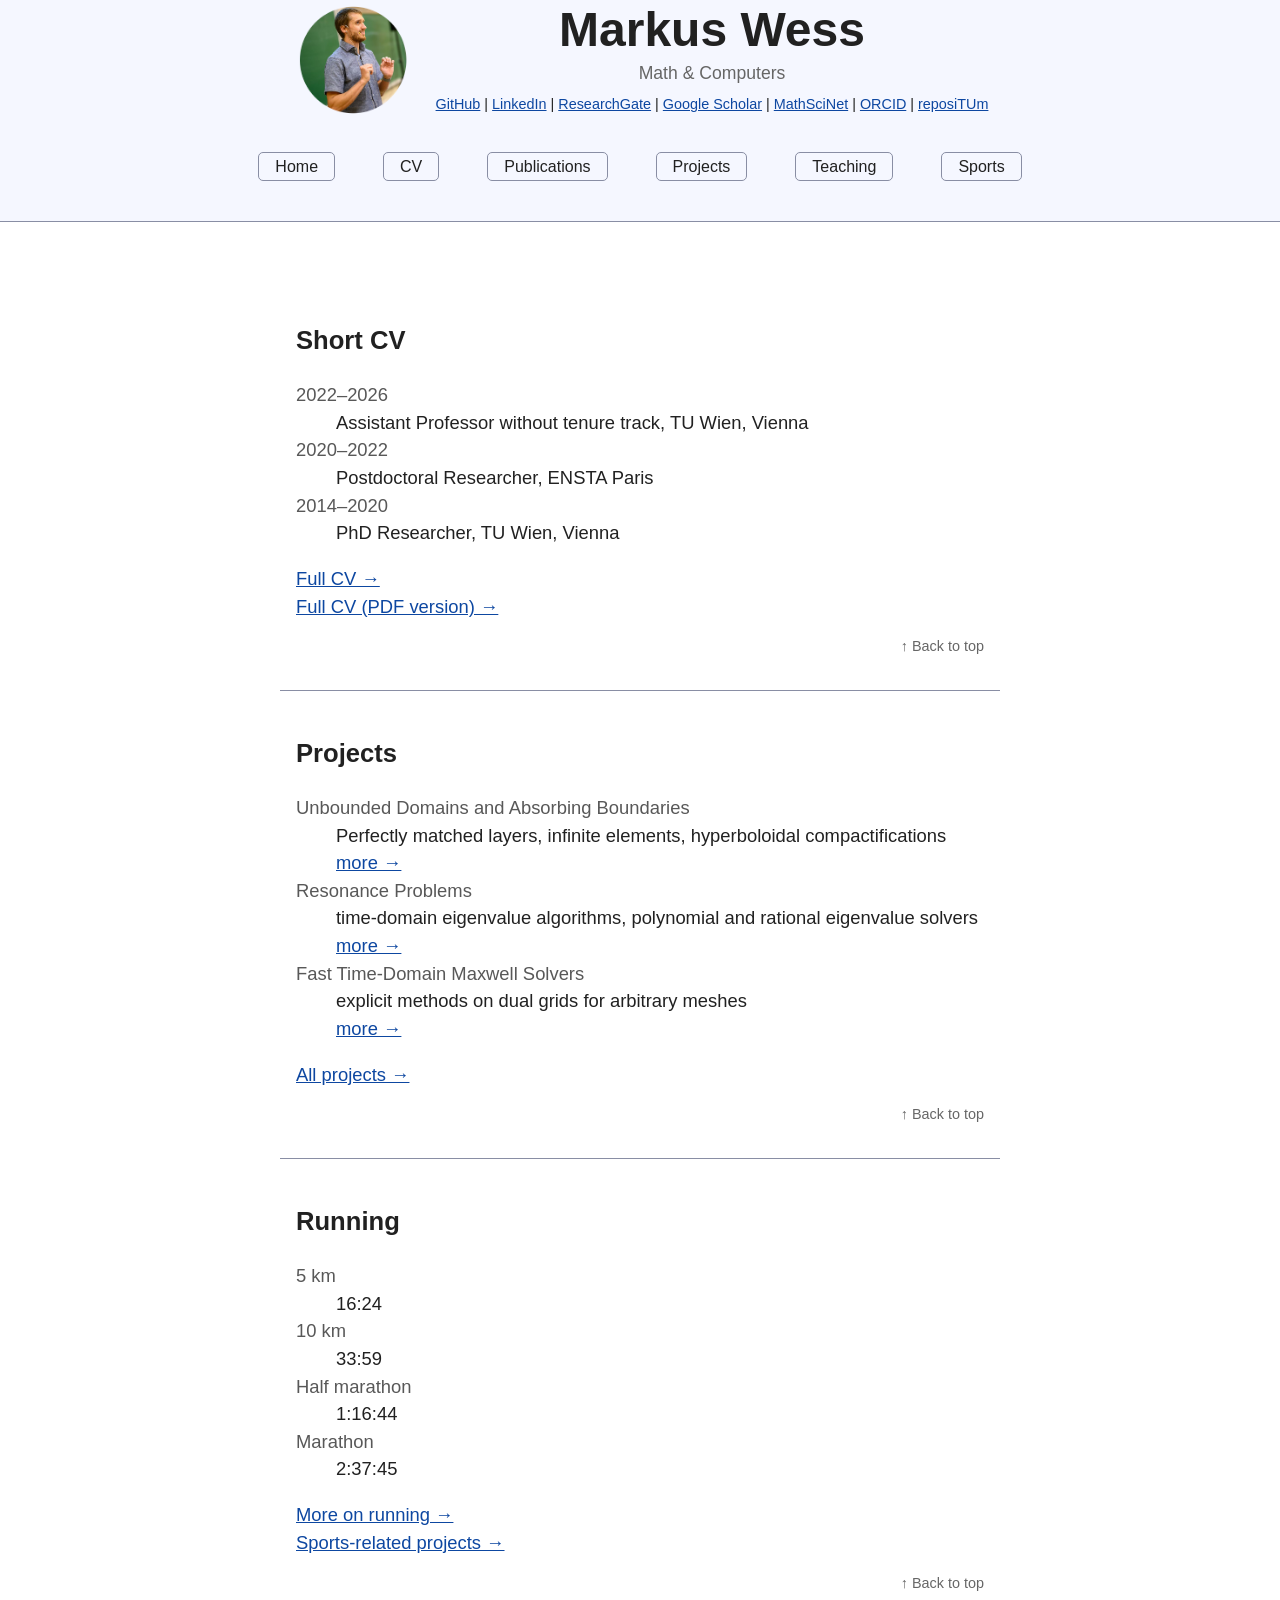
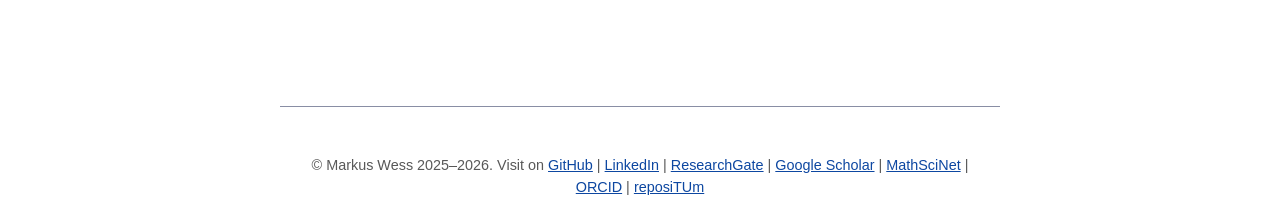
==== commit b6405343: "minor, mostly spelling" ====
--- a/index.html
+++ b/index.html
@@ -20,8 +20,8 @@
           <div class="profile-links">
             <a href="https://github.com/markuswess">GitHub</a> | 
             <a href="https://linkedin.com/in/markus-wess">LinkedIn</a> |
-            <a href="https://www.researchgate.net/profile/Markus-Wess">researchgate</a> |
-            <a href="https://scholar.google.com/citations?hl=de&user=lBuLuQwAAAAJ">scholar</a> |
+            <a href="https://www.researchgate.net/profile/Markus-Wess">ResearchGate</a> |
+            <a href="https://scholar.google.com/citations?hl=de&user=lBuLuQwAAAAJ">Google Scholar</a> |
             <a href="https://mathscinet.ams.org/mathscinet/author?authorId=1273382">MathSciNet</a> |
             <a href="https://orcid.org/0000-0001-6323-0821">ORCID</a> |
             <a href="https://repositum.tuwien.at/rest/person/publications_html/tiss_id/59436">reposiTUm</a>
@@ -44,14 +44,14 @@
         <h2>Short CV</h2>
         <dl>
           <dt>2022–2026</dt><dd>Assistant Professor without tenure track, TU Wien, Vienna</dd>
-          <dt>2020–2022</dt><dd>Post-Doc Researcher, ENSTA Paris</dd>
+          <dt>2020–2022</dt><dd>Postdoctoral Researcher, ENSTA Paris</dd>
           <dt>2014–2020</dt><dd>PhD Researcher, TU Wien, Vienna</dd>
         </dl>
         <a href="cv.html">
-          full CV →
+          Full CV →
         </a><br>
         <a href="files/cv_markus_wess.pdf">
-          full CV (PDF version) →
+          Full CV (PDF version) →
         </a>
         <div class="section-footer">
           <a href="#top">↑ Back to top</a>
@@ -73,7 +73,7 @@
               more →
             </a>
           </dd>
-          <dt>Fast Time Domain Maxwell Solvers</dt>
+          <dt>Fast Time-Domain Maxwell Solvers</dt>
           <dd>explicit methods on dual grids for arbitrary meshes<br>
             <a href="projects.html#timedomain">
               more →
@@ -81,7 +81,7 @@
           </dd>
         </dl>
         <a href="projects.html">
-          all projects →
+          All projects →
         </a>
         <div class="section-footer">
           <a href="#top">↑ Back to top</a>
@@ -98,10 +98,10 @@
         </dl>
 
         <a href="sports.html">
-          more on running →
-        </a> |
+          More on running →
+        </a><br>
         <a href="sports.html#running-projects">
-          running projects →
+          Sports-related projects →
         </a>
         <div class="section-footer">
           <a href="#top">↑ Back to top</a>
@@ -114,7 +114,7 @@
       <div class="toplinks">&copy; Markus Wess 2025–2026. Visit on
         <a href="https://github.com/markuswess">GitHub</a> | 
         <a href="https://linkedin.com/in/markus-wess">LinkedIn</a> |
-        <a href="https://www.researchgate.net/profile/Markus-Wess">Researchgate</a> |
+        <a href="https://www.researchgate.net/profile/Markus-Wess">ResearchGate</a> |
         <a href="https://scholar.google.com/citations?hl=de&amp;user=lBuLuQwAAAAJ">Google Scholar</a> |
         <a href="https://mathscinet.ams.org/mathscinet/author?authorId=1273382">MathSciNet</a> |
         <a href="https://orcid.org/0000-0001-6323-0821">ORCID</a> |
